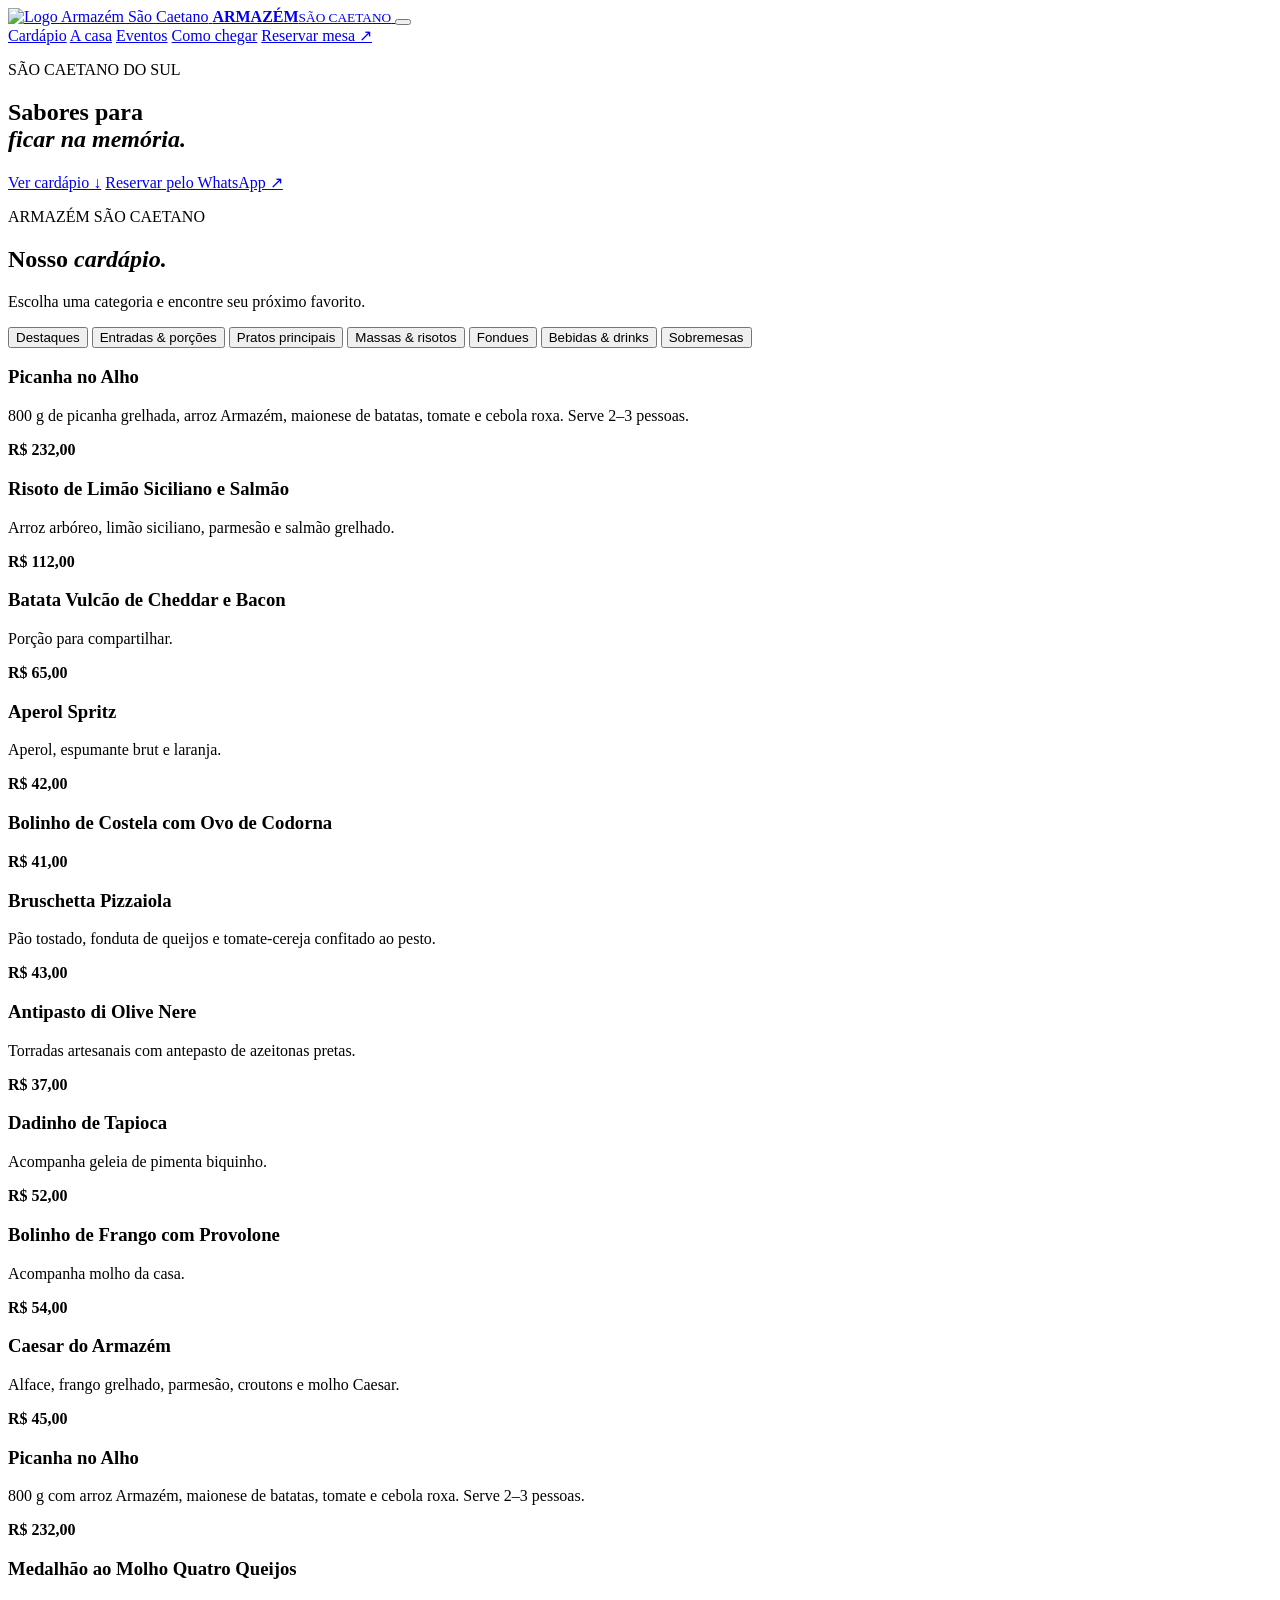
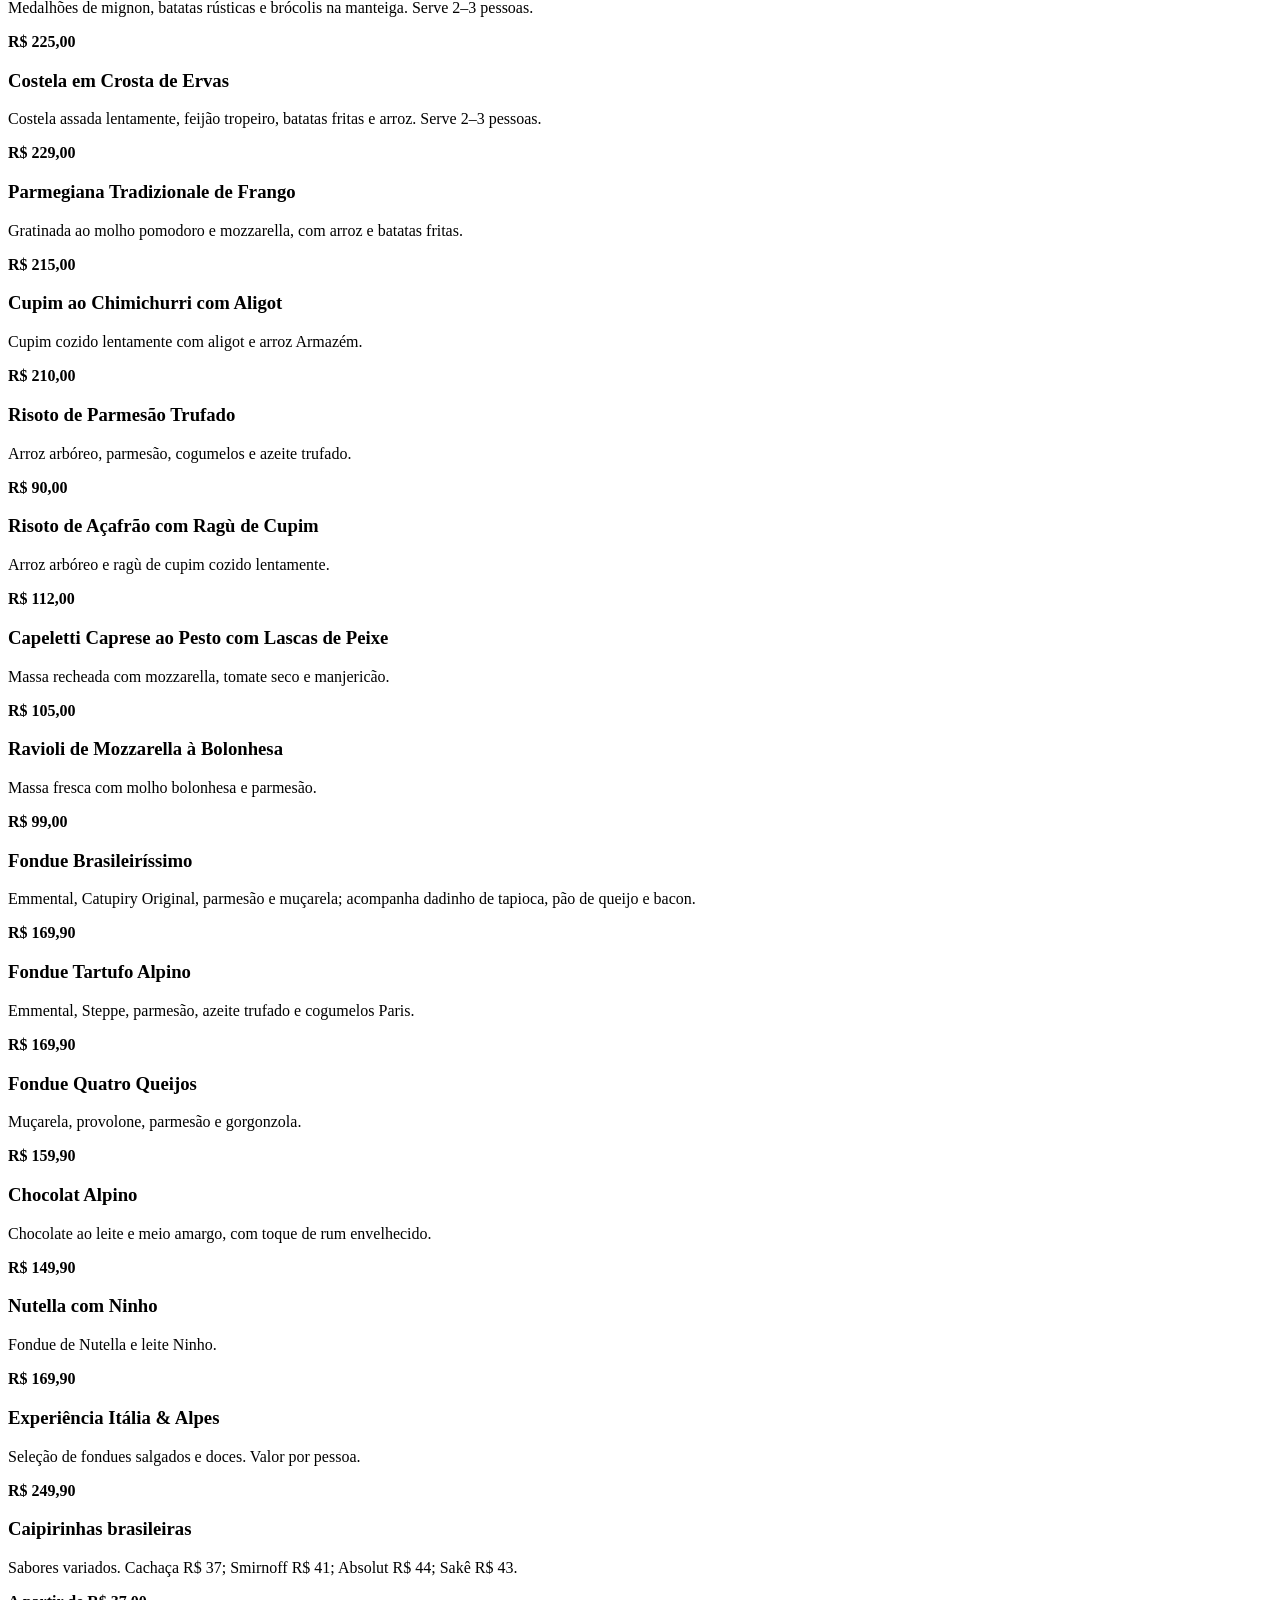
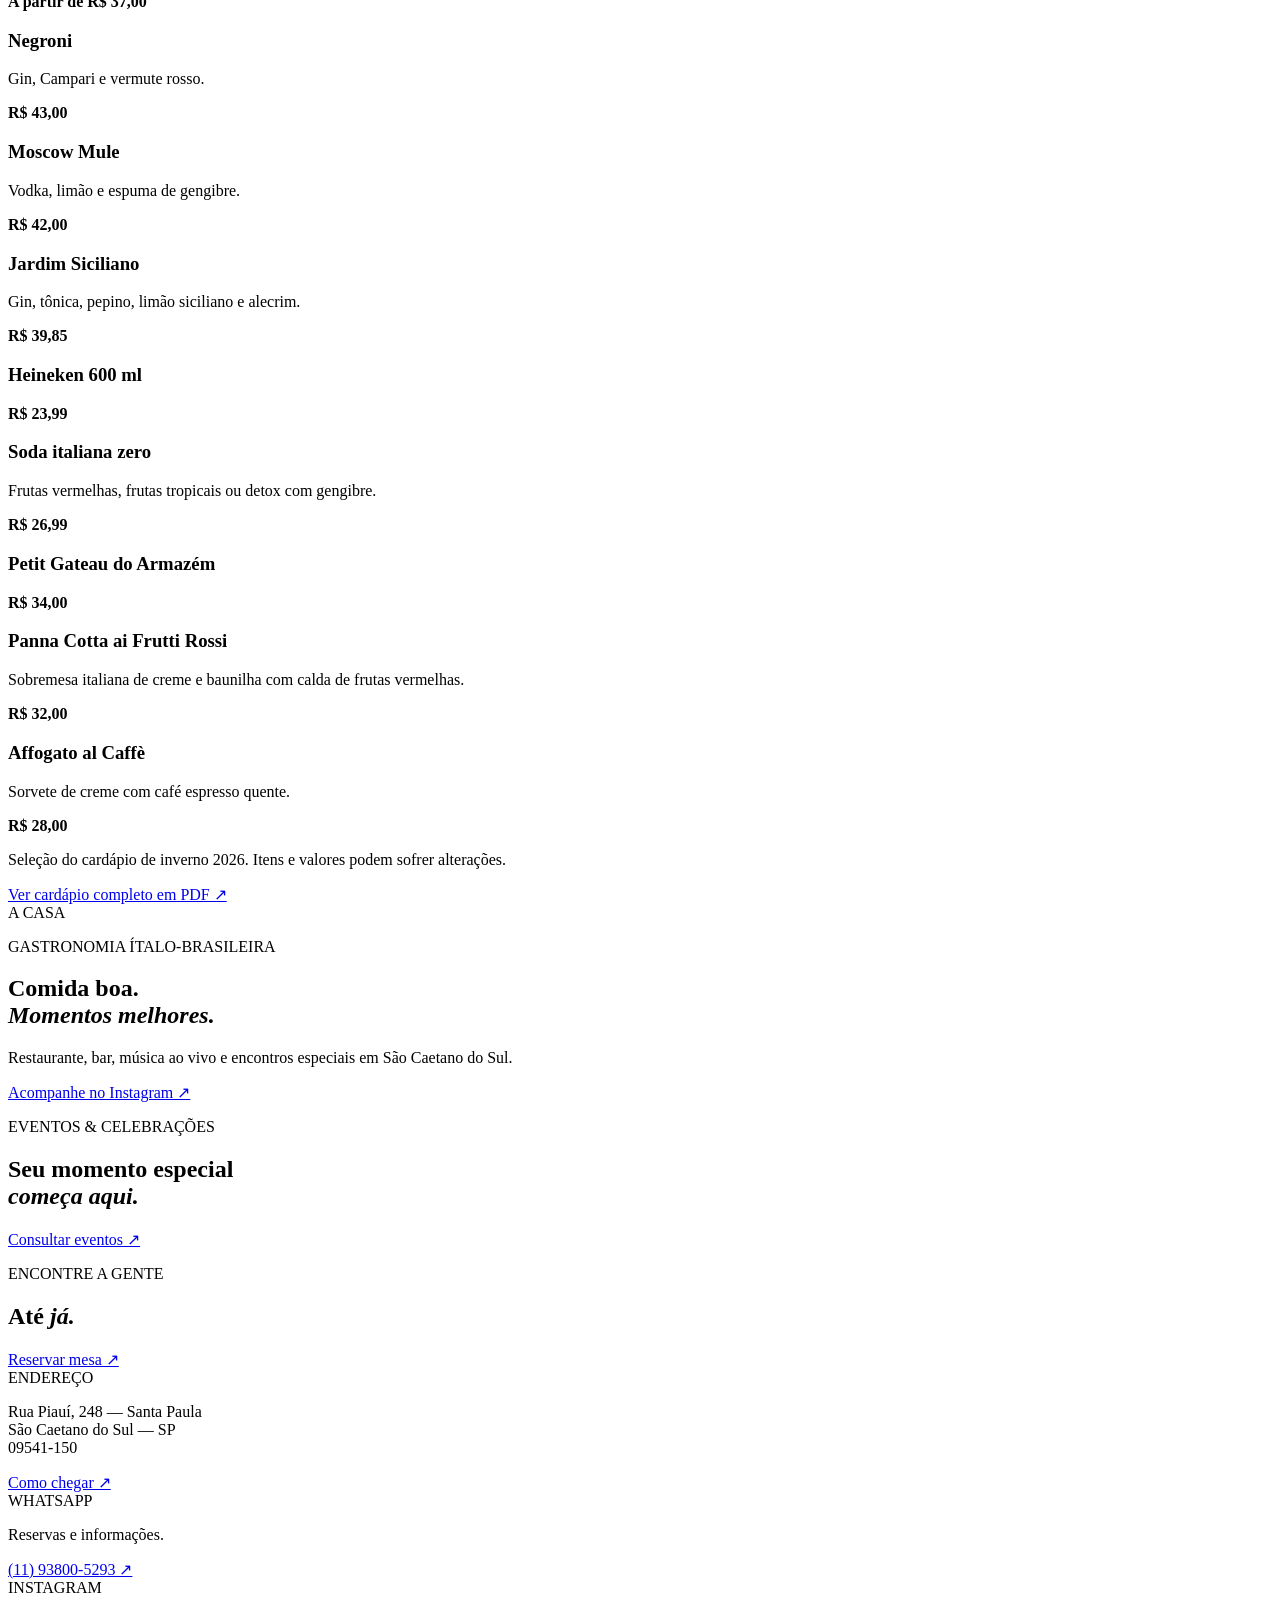
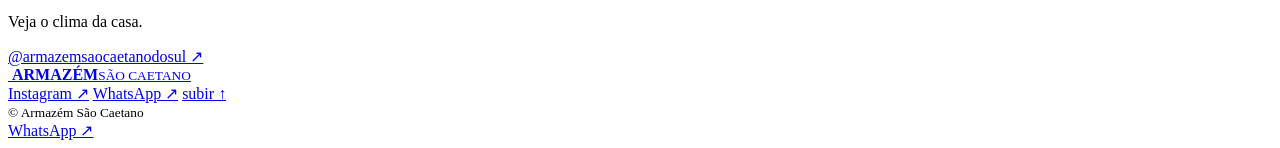
==== Index.html @ 149df339 "Criar Index.html" ====
<!doctype html>
<html lang="pt-BR">
<head>
  <meta charset="utf-8">
  <meta name="viewport" content="width=device-width, initial-scale=1">
  <meta name="theme-color" content="#11110e">
  <meta name="description" content="Armazém São Caetano: gastronomia ítalo-brasileira, drinks autorais, música ao vivo e eventos especiais em São Caetano do Sul.">
  <title>Armazém São Caetano | Gastronomia, bar e experiências</title>
  <link rel="preconnect" href="https://fonts.googleapis.com">
  <link rel="preconnect" href="https://fonts.gstatic.com" crossorigin>
  <link href="https://fonts.googleapis.com/css2?family=DM+Sans:wght@400;500;600;700&family=Playfair+Display:wght@500;600;700&display=swap" rel="stylesheet">
  <link rel="stylesheet" href="styles.css">
  <link rel="icon" href="assets/logo-armazem.jpg">
</head>
<body>

  <header class="site-header">
    <a class="brand" href="#inicio" aria-label="Armazém São Caetano, início">
      <img src="assets/logo-armazem.jpg" alt="Logo Armazém São Caetano">
      <span><strong>ARMAZÉM</strong><small>SÃO CAETANO</small></span>
    </a>
    <button class="menu-toggle" aria-label="Abrir menu" aria-expanded="false">
      <span></span><span></span>
    </button>
    <nav class="nav-links" aria-label="Navegação principal">
      <a href="#cardapio">Cardápio</a>
      <a href="#experiencia">A casa</a>
      <a href="#eventos">Eventos</a>
      <a href="#localizacao">Como chegar</a>
      <a class="nav-cta" href="https://wa.me/5511938005293?text=Ol%C3%A1%21%20Gostaria%20de%20reservar%20uma%20mesa." target="_blank" rel="noopener">Reservar mesa ↗</a>
    </nav>
  </header>

  <main>
    <section class="hero" id="inicio">
      <div class="hero-image"></div>
      <div class="hero-shade"></div>
      <div class="hero-content">
        <p class="eyebrow"><span></span> SÃO CAETANO DO SUL</p>
        <h1>Sabores para<br><em>ficar na memória.</em></h1>
        <div class="hero-actions">
          <a class="button button-gold" href="#cardapio">Ver cardápio ↓</a>
          <a class="text-link" href="https://wa.me/5511938005293?text=Ol%C3%A1%21%20Gostaria%20de%20reservar%20uma%20mesa." target="_blank" rel="noopener">Reservar pelo WhatsApp ↗</a>
        </div>
      </div>
    </section>

    <section class="menu-section section-pad" id="cardapio">
      <div class="menu-title">
        <p class="eyebrow"><span></span> ARMAZÉM SÃO CAETANO</p>
        <h2>Nosso <em>cardápio.</em></h2>
        <p>Escolha uma categoria e encontre seu próximo favorito.</p>
      </div>
      <div class="menu-tabs" role="group" aria-label="Categorias do cardápio">
        <button class="menu-tab active" data-menu="destaques">Destaques</button>
        <button class="menu-tab" data-menu="entradas">Entradas & porções</button>
        <button class="menu-tab" data-menu="pratos">Pratos principais</button>
        <button class="menu-tab" data-menu="massas">Massas & risotos</button>
        <button class="menu-tab" data-menu="fondues">Fondues</button>
        <button class="menu-tab" data-menu="bebidas">Bebidas & drinks</button>
        <button class="menu-tab" data-menu="sobremesas">Sobremesas</button>
      </div>
      <div class="menu-list" aria-live="polite">
        <article class="menu-item" data-category="destaques">
          <div><h3>Picanha no Alho</h3><p>800 g de picanha grelhada, arroz Armazém, maionese de batatas, tomate e cebola roxa. Serve 2–3 pessoas.</p></div><strong>R$ 232,00</strong>
        </article>
        <article class="menu-item" data-category="destaques">
          <div><h3>Risoto de Limão Siciliano e Salmão</h3><p>Arroz arbóreo, limão siciliano, parmesão e salmão grelhado.</p></div><strong>R$ 112,00</strong>
        </article>
        <article class="menu-item" data-category="destaques">
          <div><h3>Batata Vulcão de Cheddar e Bacon</h3><p>Porção para compartilhar.</p></div><strong>R$ 65,00</strong>
        </article>
        <article class="menu-item" data-category="destaques">
          <div><h3>Aperol Spritz</h3><p>Aperol, espumante brut e laranja.</p></div><strong>R$ 42,00</strong>
        </article>

        <article class="menu-item" data-category="entradas">
          <div><h3>Bolinho de Costela com Ovo de Codorna</h3></div><strong>R$ 41,00</strong>
        </article>
        <article class="menu-item" data-category="entradas">
          <div><h3>Bruschetta Pizzaiola</h3><p>Pão tostado, fonduta de queijos e tomate-cereja confitado ao pesto.</p></div><strong>R$ 43,00</strong>
        </article>
        <article class="menu-item" data-category="entradas">
          <div><h3>Antipasto di Olive Nere</h3><p>Torradas artesanais com antepasto de azeitonas pretas.</p></div><strong>R$ 37,00</strong>
        </article>
        <article class="menu-item" data-category="entradas">
          <div><h3>Dadinho de Tapioca</h3><p>Acompanha geleia de pimenta biquinho.</p></div><strong>R$ 52,00</strong>
        </article>
        <article class="menu-item" data-category="entradas">
          <div><h3>Bolinho de Frango com Provolone</h3><p>Acompanha molho da casa.</p></div><strong>R$ 54,00</strong>
        </article>
        <article class="menu-item" data-category="entradas">
          <div><h3>Caesar do Armazém</h3><p>Alface, frango grelhado, parmesão, croutons e molho Caesar.</p></div><strong>R$ 45,00</strong>
        </article>

        <article class="menu-item" data-category="pratos">
          <div><h3>Picanha no Alho</h3><p>800 g com arroz Armazém, maionese de batatas, tomate e cebola roxa. Serve 2–3 pessoas.</p></div><strong>R$ 232,00</strong>
        </article>
        <article class="menu-item" data-category="pratos">
          <div><h3>Medalhão ao Molho Quatro Queijos</h3><p>Medalhões de mignon, batatas rústicas e brócolis na manteiga. Serve 2–3 pessoas.</p></div><strong>R$ 225,00</strong>
        </article>
        <article class="menu-item" data-category="pratos">
          <div><h3>Costela em Crosta de Ervas</h3><p>Costela assada lentamente, feijão tropeiro, batatas fritas e arroz. Serve 2–3 pessoas.</p></div><strong>R$ 229,00</strong>
        </article>
        <article class="menu-item" data-category="pratos">
          <div><h3>Parmegiana Tradizionale de Frango</h3><p>Gratinada ao molho pomodoro e mozzarella, com arroz e batatas fritas.</p></div><strong>R$ 215,00</strong>
        </article>
        <article class="menu-item" data-category="pratos">
          <div><h3>Cupim ao Chimichurri com Aligot</h3><p>Cupim cozido lentamente com aligot e arroz Armazém.</p></div><strong>R$ 210,00</strong>
        </article>

        <article class="menu-item" data-category="massas">
          <div><h3>Risoto de Parmesão Trufado</h3><p>Arroz arbóreo, parmesão, cogumelos e azeite trufado.</p></div><strong>R$ 90,00</strong>
        </article>
        <article class="menu-item" data-category="massas">
          <div><h3>Risoto de Açafrão com Ragù de Cupim</h3><p>Arroz arbóreo e ragù de cupim cozido lentamente.</p></div><strong>R$ 112,00</strong>
        </article>
        <article class="menu-item" data-category="massas">
          <div><h3>Capeletti Caprese ao Pesto com Lascas de Peixe</h3><p>Massa recheada com mozzarella, tomate seco e manjericão.</p></div><strong>R$ 105,00</strong>
        </article>
        <article class="menu-item" data-category="massas">
          <div><h3>Ravioli de Mozzarella à Bolonhesa</h3><p>Massa fresca com molho bolonhesa e parmesão.</p></div><strong>R$ 99,00</strong>
        </article>

        <article class="menu-item" data-category="fondues">
          <div><h3>Fondue Brasileiríssimo</h3><p>Emmental, Catupiry Original, parmesão e muçarela; acompanha dadinho de tapioca, pão de queijo e bacon.</p></div><strong>R$ 169,90</strong>
        </article>
        <article class="menu-item" data-category="fondues">
          <div><h3>Fondue Tartufo Alpino</h3><p>Emmental, Steppe, parmesão, azeite trufado e cogumelos Paris.</p></div><strong>R$ 169,90</strong>
        </article>
        <article class="menu-item" data-category="fondues">
          <div><h3>Fondue Quatro Queijos</h3><p>Muçarela, provolone, parmesão e gorgonzola.</p></div><strong>R$ 159,90</strong>
        </article>
        <article class="menu-item" data-category="fondues">
          <div><h3>Chocolat Alpino</h3><p>Chocolate ao leite e meio amargo, com toque de rum envelhecido.</p></div><strong>R$ 149,90</strong>
        </article>
        <article class="menu-item" data-category="fondues">
          <div><h3>Nutella com Ninho</h3><p>Fondue de Nutella e leite Ninho.</p></div><strong>R$ 169,90</strong>
        </article>
        <article class="menu-item" data-category="fondues">
          <div><h3>Experiência Itália & Alpes</h3><p>Seleção de fondues salgados e doces. Valor por pessoa.</p></div><strong>R$ 249,90</strong>
        </article>

        <article class="menu-item" data-category="bebidas">
          <div><h3>Caipirinhas brasileiras</h3><p>Sabores variados. Cachaça R$ 37; Smirnoff R$ 41; Absolut R$ 44; Sakê R$ 43.</p></div><strong>A partir de R$ 37,00</strong>
        </article>
        <article class="menu-item" data-category="bebidas">
          <div><h3>Negroni</h3><p>Gin, Campari e vermute rosso.</p></div><strong>R$ 43,00</strong>
        </article>
        <article class="menu-item" data-category="bebidas">
          <div><h3>Moscow Mule</h3><p>Vodka, limão e espuma de gengibre.</p></div><strong>R$ 42,00</strong>
        </article>
        <article class="menu-item" data-category="bebidas">
          <div><h3>Jardim Siciliano</h3><p>Gin, tônica, pepino, limão siciliano e alecrim.</p></div><strong>R$ 39,85</strong>
        </article>
        <article class="menu-item" data-category="bebidas">
          <div><h3>Heineken 600 ml</h3></div><strong>R$ 23,99</strong>
        </article>
        <article class="menu-item" data-category="bebidas">
          <div><h3>Soda italiana zero</h3><p>Frutas vermelhas, frutas tropicais ou detox com gengibre.</p></div><strong>R$ 26,99</strong>
        </article>

        <article class="menu-item" data-category="sobremesas">
          <div><h3>Petit Gateau do Armazém</h3></div><strong>R$ 34,00</strong>
        </article>
        <article class="menu-item" data-category="sobremesas">
          <div><h3>Panna Cotta ai Frutti Rossi</h3><p>Sobremesa italiana de creme e baunilha com calda de frutas vermelhas.</p></div><strong>R$ 32,00</strong>
        </article>
        <article class="menu-item" data-category="sobremesas">
          <div><h3>Affogato al Caffè</h3><p>Sorvete de creme com café espresso quente.</p></div><strong>R$ 28,00</strong>
        </article>
      </div>
      <p class="menu-note">Seleção do cardápio de inverno 2026. Itens e valores podem sofrer alterações.</p>
      <a class="menu-pdf-link" href="assets/cardapio-inverno-2026.pdf" target="_blank" rel="noopener">Ver cardápio completo em PDF ↗</a>
    </section>

    <section class="intro section-pad" id="experiencia">
      <div class="intro-kicker">A CASA</div>
      <div class="intro-main">
        <p class="eyebrow dark">GASTRONOMIA ÍTALO-BRASILEIRA</p>
        <h2>Comida boa.<br><em>Momentos melhores.</em></h2>
      </div>
      <div class="intro-copy">
        <p>Restaurante, bar, música ao vivo e encontros especiais em São Caetano do Sul.</p>
        <a class="under-link" href="https://www.instagram.com/armazemsaocaetanodosul/" target="_blank" rel="noopener">Acompanhe no Instagram ↗</a>
      </div>
    </section>

    <section class="events-section" id="eventos">
      <div class="events-image"></div>
      <div class="events-content">
        <p class="eyebrow"><span></span> EVENTOS & CELEBRAÇÕES</p>
        <h2>Seu momento especial<br><em>começa aqui.</em></h2>
        <a class="button button-gold" href="https://wa.me/5511938005293?text=Ol%C3%A1%21%20Gostaria%20de%20saber%20mais%20sobre%20eventos%20no%20Armaz%C3%A9m." target="_blank" rel="noopener">Consultar eventos ↗</a>
      </div>
    </section>

    <section class="visit section-pad" id="localizacao">
      <div class="visit-head">
        <div>
          <p class="eyebrow dark">ENCONTRE A GENTE</p>
          <h2>Até <em>já.</em></h2>
        </div>
        <a class="button button-gold" href="https://wa.me/5511938005293?text=Ol%C3%A1%21%20Gostaria%20de%20reservar%20uma%20mesa." target="_blank" rel="noopener">Reservar mesa ↗</a>
      </div>
      <div class="visit-details">
        <div class="detail">
          <span class="detail-label">ENDEREÇO</span>
          <p>Rua Piauí, 248 — Santa Paula<br>São Caetano do Sul — SP<br>09541-150</p>
          <a class="under-link" href="https://www.google.com/maps/search/?api=1&query=Armaz%C3%A9m+S%C3%A3o+Caetano+Rua+Piau%C3%AD+248+S%C3%A3o+Caetano+do+Sul" target="_blank" rel="noopener">Como chegar ↗</a>
        </div>
        <div class="detail">
          <span class="detail-label">WHATSAPP</span>
          <p>Reservas e informações.</p>
          <a class="under-link" href="https://wa.me/5511938005293" target="_blank" rel="noopener">(11) 93800-5293 ↗</a>
        </div>
        <div class="detail">
          <span class="detail-label">INSTAGRAM</span>
          <p>Veja o clima da casa.</p>
          <a class="under-link" href="https://www.instagram.com/armazemsaocaetanodosul/" target="_blank" rel="noopener">@armazemsaocaetanodosul ↗</a>
        </div>
      </div>
    </section>
  </main>

  <footer class="footer">
    <a class="brand footer-brand" href="#inicio">
      <img src="assets/logo-armazem.jpg" alt="">
      <span><strong>ARMAZÉM</strong><small>SÃO CAETANO</small></span>
    </a>
    <div class="footer-links">
      <a href="https://www.instagram.com/armazemsaocaetanodosul/" target="_blank" rel="noopener">Instagram ↗</a>
      <a href="https://wa.me/5511938005293" target="_blank" rel="noopener">WhatsApp ↗</a>
      <a href="#inicio">subir ↑</a>
    </div>
    <small class="copyright">© <span id="year"></span> Armazém São Caetano</small>
  </footer>

  <a class="whatsapp-float" href="https://wa.me/5511938005293?text=Ol%C3%A1%21%20Vim%20pelo%20site%20do%20Armaz%C3%A9m." target="_blank" rel="noopener" aria-label="Fale com o Armazém pelo WhatsApp">WhatsApp ↗</a>

  <script src="script.js"></script>
</body>
</html>
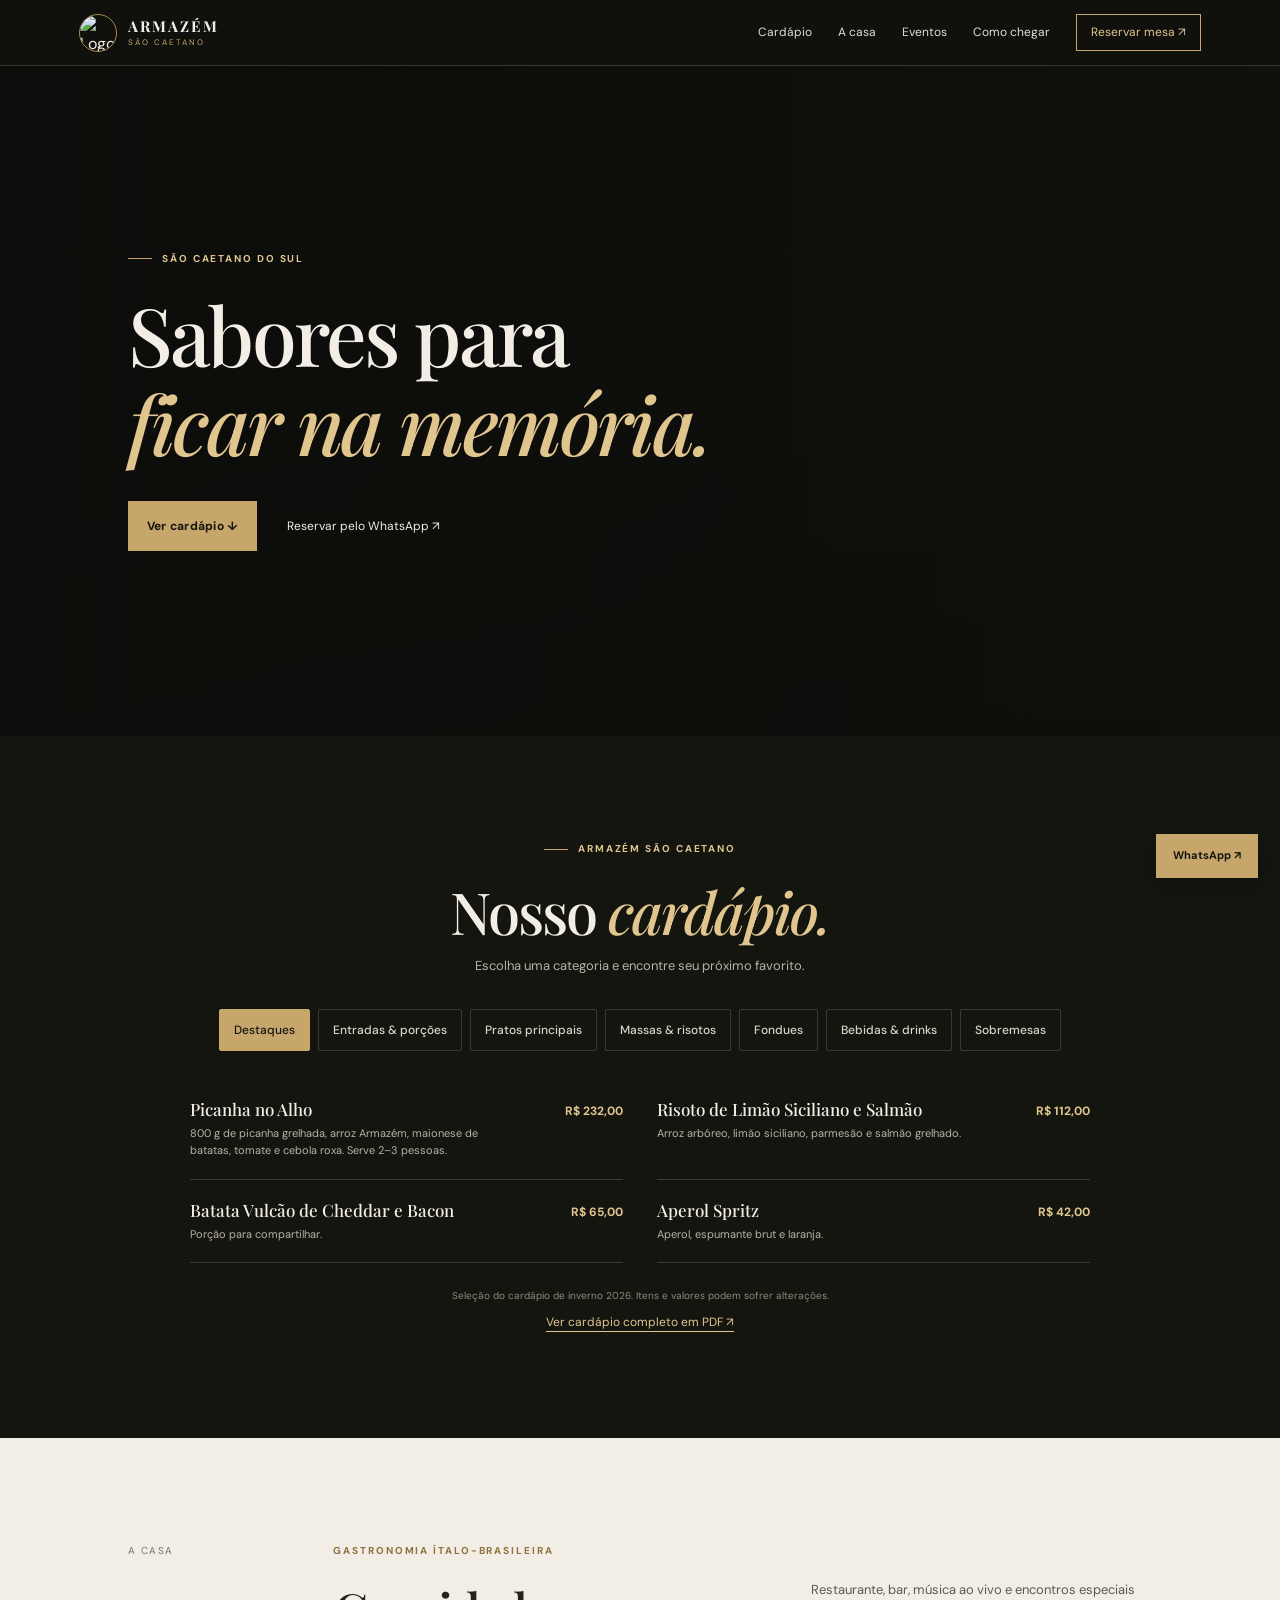
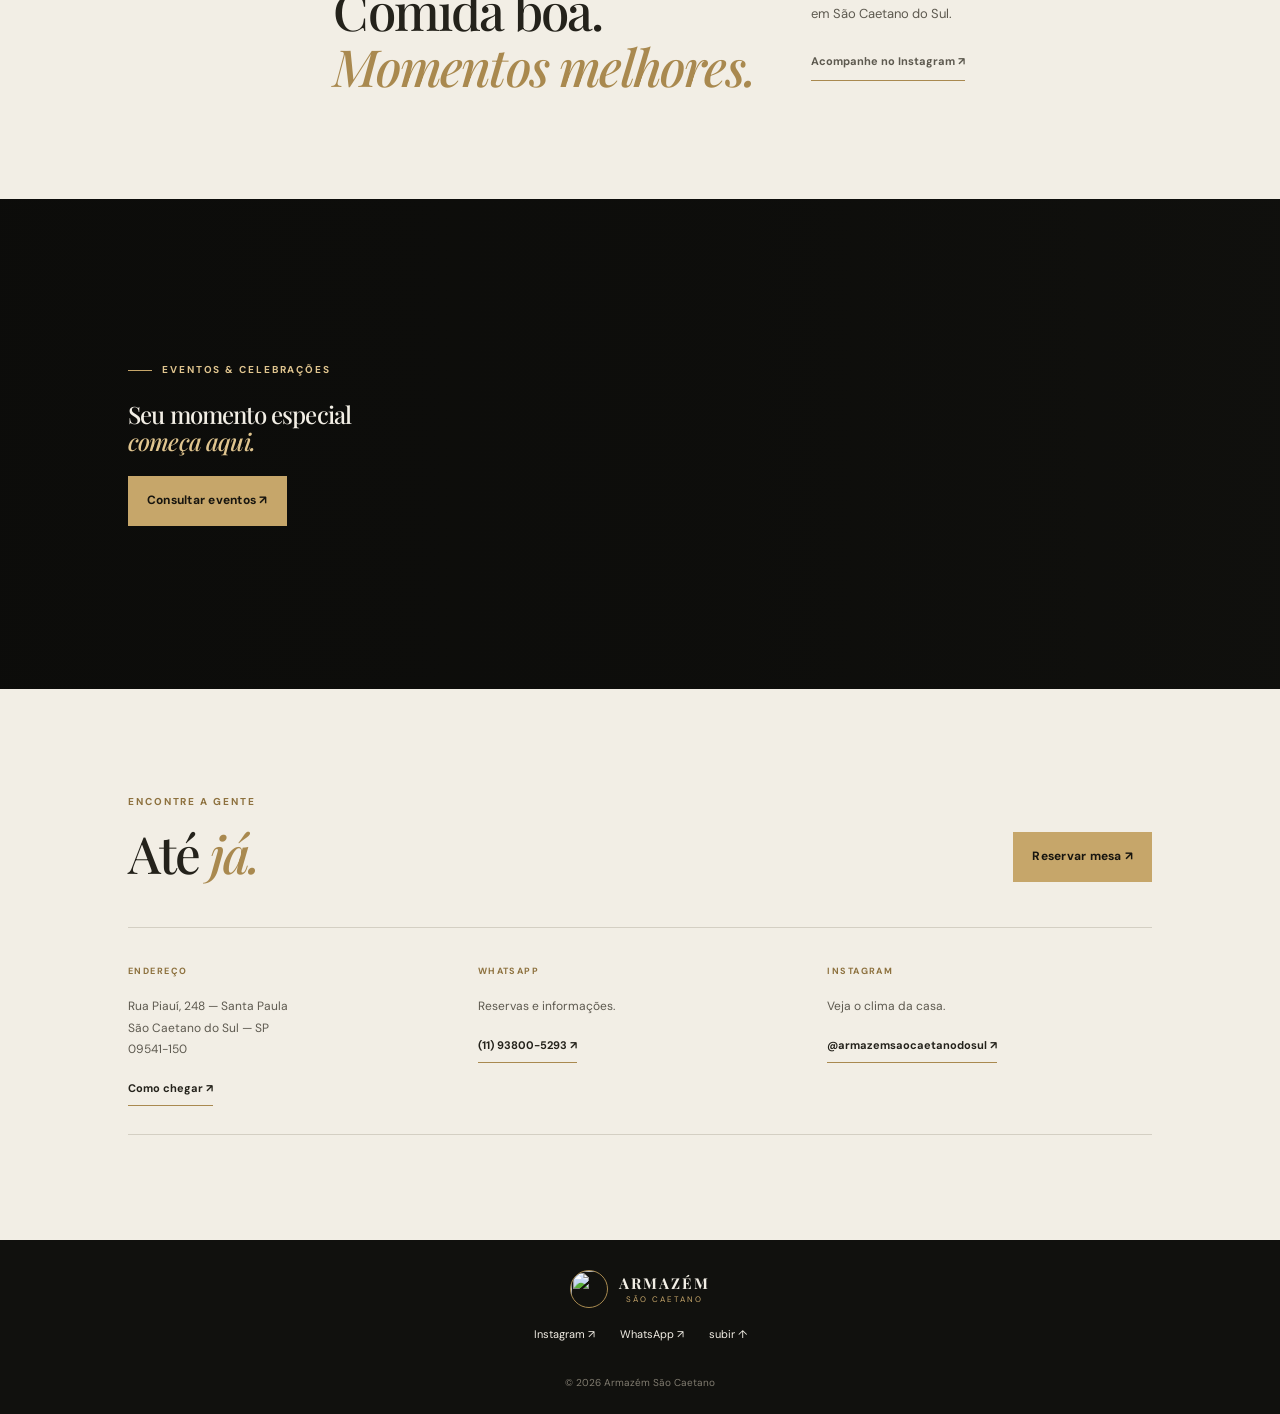
==== commit 8b094233: "Atualizar o Index.html" ====
--- a/Index.html
+++ b/Index.html
@@ -9,7 +9,7 @@
   <link rel="preconnect" href="https://fonts.googleapis.com">
   <link rel="preconnect" href="https://fonts.gstatic.com" crossorigin>
   <link href="https://fonts.googleapis.com/css2?family=DM+Sans:wght@400;500;600;700&family=Playfair+Display:wght@500;600;700&display=swap" rel="stylesheet">
-  <link rel="stylesheet" href="styles.css">
+  <link rel="stylesheet" href="style.css">
   <link rel="icon" href="assets/logo-armazem.jpg">
 </head>
 <body>
--- a/style.css
+++ b/style.css
@@ -0,0 +1,603 @@
+/* ==========================================
+   1. VARIÁVEIS E CONFIGURAÇÕES GLOBAIS
+   ========================================== */
+:root {
+  --bg: #11110e;
+  --panel: #191914;
+  --cream: #f2eee5;
+  --muted: #b7b2a7;
+  --gold: #c6a66a;
+  --gold-light: #e0c58f;
+  --line: rgba(242, 238, 229, .17);
+  --serif: 'Playfair Display', Georgia, serif;
+  --sans: 'DM Sans', Arial, sans-serif;
+}
+
+* {
+  box-sizing: border-box;
+}
+
+html {
+  scroll-behavior: smooth;
+  scroll-padding-top: 70px;
+}
+
+body {
+  margin: 0;
+  background: var(--bg);
+  color: var(--cream);
+  font-family: var(--sans);
+  line-height: 1.6;
+}
+
+a {
+  color: inherit;
+  text-decoration: none;
+}
+
+img {
+  display: block;
+  max-width: 100%;
+}
+
+h1, h2, h3, p {
+  margin-top: 0;
+}
+
+h1, h2 {
+  font-family: var(--serif);
+  font-weight: 500;
+  letter-spacing: -.035em;
+  line-height: 1.1;
+}
+
+/* ==========================================
+   2. HEADER (COMPACTADO E ELEGANTE)
+   ========================================== */
+.site-header {
+  height: 66px;
+  padding: 0 6.2%;
+  display: flex;
+  align-items: center;
+  justify-content: space-between;
+  gap: 30px;
+  background: rgba(17, 17, 14, .97);
+  position: sticky;
+  top: 0;
+  z-index: 20;
+  border-bottom: 1px solid var(--line);
+}
+
+.brand {
+  display: flex;
+  align-items: center;
+  gap: 11px;
+  flex-shrink: 0;
+}
+
+.brand img {
+  width: 38px;
+  height: 38px;
+  border-radius: 50%;
+  object-fit: cover;
+  border: 1px solid #a88a4f;
+}
+
+.brand span {
+  display: flex;
+  flex-direction: column;
+  line-height: 1.15;
+  letter-spacing: .12em;
+}
+
+.brand strong {
+  font-family: var(--serif);
+  font-size: 15px;
+}
+
+.brand small {
+  font-size: 8px;
+  letter-spacing: .24em;
+  margin-top: 2px;
+  color: var(--gold);
+}
+
+.nav-links {
+  display: flex;
+  align-items: center;
+  gap: 26px;
+  font-size: 12px;
+  color: #e1ded6;
+}
+
+.nav-links > a:not(.nav-cta):hover,
+.footer a:hover {
+  color: var(--gold-light);
+}
+
+.nav-cta {
+  padding: 8px 14px;
+  border: 1px solid var(--gold);
+  color: var(--gold-light);
+}
+
+.nav-cta span,
+.button span,
+.text-link span,
+.under-link span {
+  margin-left: 12px;
+}
+
+.menu-toggle {
+  display: none;
+}
+
+/* ==========================================
+   3. HERO SECTION
+   ========================================== */
+.hero {
+  min-height: 670px;
+  position: relative;
+  display: flex;
+  align-items: center;
+  padding: 85px 10%;
+  overflow: hidden;
+}
+
+.hero-image,
+.hero-shade {
+  position: absolute;
+  inset: 0;
+}
+
+.hero-image {
+  background: url('https://images.unsplash.com/photo-1517248135467-4c7edcad34c4?auto=format&fit=crop&w=2200&q=90') center 52%/cover;
+}
+
+.hero-shade {
+  background: linear-gradient(90deg, rgba(12, 12, 10, .93) 0%, rgba(12, 12, 10, .73) 42%, rgba(12, 12, 10, .15) 100%), linear-gradient(0deg, rgba(12, 12, 10, .35), transparent 45%);
+}
+
+.hero-content {
+  position: relative;
+  z-index: 1;
+  max-width: 690px;
+}
+
+.eyebrow {
+  font-size: 10px;
+  letter-spacing: .19em;
+  font-weight: 700;
+  color: var(--gold-light);
+  display: flex;
+  align-items: center;
+  gap: 10px;
+  margin: 0 0 23px;
+}
+
+.eyebrow > span {
+  display: inline-block;
+  width: 24px;
+  height: 1px;
+  background: var(--gold);
+}
+
+h1 {
+  font-size: clamp(46px, 6.3vw, 83px);
+  margin-bottom: 25px;
+}
+
+h1 em,
+h2 em {
+  font-weight: 500;
+  color: var(--gold-light);
+}
+
+.hero-actions {
+  display: flex;
+  align-items: center;
+  gap: 30px;
+  margin-top: 34px;
+  flex-wrap: wrap;
+}
+
+.button {
+  min-height: 50px;
+  padding: 14px 19px;
+  display: inline-flex;
+  align-items: center;
+  justify-content: center;
+  font-size: 12px;
+  font-weight: 700;
+  letter-spacing: .02em;
+  transition: transform .2s, background .2s;
+}
+
+.button:hover {
+  transform: translateY(-2px);
+}
+
+.button-gold {
+  background: var(--gold);
+  color: #17150f;
+}
+
+.button-gold:hover {
+  background: var(--gold-light);
+}
+
+.text-link {
+  font-size: 12px;
+  color: #f1eee7;
+}
+
+/* ==========================================
+   4. CARDÁPIO
+   ========================================== */
+.menu-section {
+  padding-top: 88px;
+  padding-bottom: 92px;
+  background: #151510;
+}
+
+.menu-title {
+  max-width: 650px;
+  margin: 0 auto 32px;
+  text-align: center;
+}
+
+.menu-title .eyebrow {
+  justify-content: center;
+}
+
+.menu-title h2 {
+  font-size: clamp(38px, 5vw, 58px);
+  margin: 0 0 12px;
+}
+
+.menu-title h2 em {
+  color: var(--gold-light);
+}
+
+.menu-title > p:last-child {
+  color: var(--muted);
+  font-size: 13px;
+  margin: 0;
+}
+
+.menu-tabs {
+  display: flex;
+  justify-content: center;
+  flex-wrap: wrap;
+  gap: 8px;
+  margin: 0 auto 28px;
+  max-width: 1000px;
+  scrollbar-width: thin;
+  scrollbar-color: var(--gold) transparent;
+}
+
+.menu-tab {
+  font: 500 12px var(--sans);
+  padding: 10px 14px;
+  color: #d9d4c8;
+  border: 1px solid var(--line);
+  background: transparent;
+  cursor: pointer;
+  transition: background .2s, color .2s, border-color .2s;
+  min-height: 42px;
+  border-radius: 2px;
+}
+
+.menu-tab:hover,
+.menu-tab.active {
+  background: var(--gold);
+  color: #17150f;
+  border-color: var(--gold);
+}
+
+.menu-list {
+  max-width: 900px;
+  margin: 0 auto;
+  display: grid;
+  grid-template-columns: 1fr 1fr;
+  column-gap: 34px;
+}
+
+.menu-item {
+  display: flex;
+  align-items: flex-start;
+  justify-content: space-between;
+  gap: 18px;
+  padding: 19px 0;
+  border-bottom: 1px solid var(--line);
+}
+
+.menu-item h3 {
+  font: 500 17px var(--serif);
+  margin: 0 0 5px;
+  color: var(--cream);
+}
+
+.menu-item p {
+  font-size: 11px;
+  line-height: 1.6;
+  color: var(--muted);
+  margin: 0;
+  max-width: 310px;
+}
+
+.menu-item > strong {
+  font-size: 12px;
+  color: var(--gold-light);
+  white-space: nowrap;
+  padding-top: 4px;
+}
+
+.menu-item[hidden] {
+  display: none;
+}
+
+.menu-note {
+  text-align: center;
+  color: #8f897d;
+  font-size: 10px;
+  margin: 25px 0 9px;
+}
+
+.menu-pdf-link {
+  display: block;
+  text-align: center;
+  color: var(--gold-light);
+  font-size: 12px;
+  text-decoration: underline;
+  text-underline-offset: 5px;
+}
+
+/* ==========================================
+   5. SEÇÕES DA CASA, EVENTOS E LOCALIZAÇÃO
+   ========================================== */
+.section-pad {
+  padding: 105px 10%;
+}
+
+.intro {
+  display: grid;
+  grid-template-columns: .5fr 1.3fr 1fr;
+  gap: 35px;
+  background: var(--cream);
+  color: #24221b;
+}
+
+.intro-kicker {
+  font-size: 10px;
+  letter-spacing: .14em;
+  color: #797367;
+}
+
+.eyebrow.dark {
+  color: #8d713e;
+}
+
+.intro h2,
+.live h2,
+.visit h2 {
+  font-size: clamp(34px, 4vw, 52px);
+  margin: 0;
+}
+
+.intro h2 em,
+.live h2 em,
+.visit h2 em {
+  color: #a9894f;
+}
+
+.intro-copy {
+  padding-top: 35px;
+  color: #5d594f;
+  font-size: 13px;
+  line-height: 1.9;
+}
+
+.intro-copy p {
+  margin-bottom: 15px;
+}
+
+.under-link {
+  display: inline-block;
+  font-size: 11px;
+  font-weight: 700;
+  border-bottom: 1px solid #a9894f;
+  padding: 0 0 8px;
+  margin-top: 9px;
+  color: inherit;
+}
+
+.events-section {
+  position: relative;
+  min-height: 490px;
+  display: flex;
+  align-items: center;
+  padding: 80px 10%;
+  overflow: hidden;
+}
+
+.events-image {
+  position: absolute;
+  inset: 0;
+  background: url('https://images.unsplash.com/photo-1511795409834-ef04bbd61622?auto=format&fit=crop&w=2000&q=85') center/cover;
+}
+
+.events-section:before {
+  content: "";
+  position: absolute;
+  inset: 0;
+  background: linear-gradient(90deg, rgba(12, 12, 10, .94), rgba(12, 12, 10, .72) 55%, rgba(12, 12, 10, .25));
+}
+
+.events-content {
+  position: relative;
+  max-width: 600px;
+}
+
+.events-content h2 {
+  margin-bottom: 22px;
+}
+
+.events-content > p:not(.eyebrow) {
+  max-width: 460px;
+  font-size: 13px;
+  line-height: 1.9;
+  color: #d0ccc2;
+  margin-bottom: 28px;
+}
+
+.visit {
+  background: var(--cream);
+  color: #24221b;
+}
+
+.visit-head {
+  display: flex;
+  justify-content: space-between;
+  align-items: end;
+  gap: 30px;
+  margin-bottom: 45px;
+}
+
+.visit-head .eyebrow {
+  margin-bottom: 15px;
+}
+
+.visit-details {
+  display: grid;
+  grid-template-columns: repeat(3, 1fr);
+  gap: 25px;
+  border-top: 1px solid #d4cfc3;
+  border-bottom: 1px solid #d4cfc3;
+  padding: 28px 0;
+}
+
+.detail-label {
+  font-size: 9px;
+  letter-spacing: .16em;
+  color: #8d713e;
+  font-weight: 700;
+}
+
+.detail p {
+  font-size: 12px;
+  line-height: 1.8;
+  color: #5d594f;
+  margin: 15px 0 10px;
+}
+
+.detail .under-link {
+  color: #24221b;
+}
+
+/* ==========================================
+   6. RODAPÉ (COMPACTO)
+   ========================================== */
+.footer {
+  padding: 30px 10% 20px;
+  text-align: center;
+}
+
+.footer-brand {
+  justify-content: center;
+}
+
+.footer-brand img {
+  width: 38px;
+  height: 38px;
+}
+
+.footer-brand strong {
+  font-size: 15px;
+}
+
+.footer > p {
+  font-family: var(--serif);
+  font-style: italic;
+  color: var(--gold-light);
+  font-size: 20px;
+  margin: 15px 0;
+}
+
+.footer-links {
+  display: flex;
+  justify-content: center;
+  gap: 25px;
+  font-size: 11px;
+  margin: 18px 0 24px;
+}
+
+.copyright {
+  color: #817c70;
+  font-size: 10px;
+}
+
+.whatsapp-float {
+  position: fixed;
+  right: 22px;
+  bottom: 22px;
+  z-index: 15;
+  background: var(--gold);
+  color: #18160f;
+  padding: 13px 17px;
+  font-size: 11px;
+  font-weight: 700;
+  box-shadow: 0 8px 25px #0005;
+}
+
+.whatsapp-float span {
+  margin-left: 10px;
+}
+
+/* ==========================================
+   7. RESPONSIVIDADE
+   ========================================== */
+@media(max-width: 1050px) {
+  .site-header { padding: 0 4%; }
+  .nav-links { gap: 15px; font-size: 11px; }
+  .section-pad { padding-left: 7%; padding-right: 7%; }
+  .intro { grid-template-columns: .3fr 1.2fr 1fr; gap: 22px; }
+  .events-section { padding-left: 7%; padding-right: 7%; }
+}
+
+@media(max-width: 760px) {
+  html { scroll-padding-top: 66px; }
+  .site-header { height: 66px; padding: 0 5%; }
+  .brand img { width: 38px; height: 38px; }
+  .brand strong { font-size: 15px; }
+  .menu-toggle { display: flex; width: 40px; height: 40px; border: 1px solid var(--line); background: transparent; flex-direction: column; justify-content: center; align-items: center; gap: 6px; }
+  .menu-toggle span { height: 1px; width: 18px; background: var(--cream); }
+  .nav-links { display: none; position: absolute; top: 65px; left: 0; right: 0; padding: 22px 6% 28px; background: #151510; border-bottom: 1px solid var(--line); align-items: stretch; flex-direction: column; gap: 0; font-size: 13px; }
+  .nav-links.open { display: flex; }
+  .nav-links > a:not(.nav-cta) { padding: 13px 0; border-bottom: 1px solid var(--line); }
+  .nav-cta { margin-top: 17px; text-align: center; }
+  .hero { min-height: 650px; padding: 80px 7% 55px; align-items: center; }
+  h1 { font-size: clamp(45px, 12vw, 68px); }
+  .hero-copy { font-size: 14px; }
+  .hero-actions { gap: 20px; align-items: flex-start; flex-direction: column; }
+  .section-pad { padding: 72px 6%; }
+  .intro { grid-template-columns: 1fr; gap: 20px; }
+  .intro h2, .visit h2 { font-size: 39px; }
+  .menu-tabs { justify-content: flex-start; flex-wrap: nowrap; overflow-x: auto; padding-bottom: 8px; margin-bottom: 18px; }
+  .menu-tab { flex: 0 0 auto; }
+  .menu-list { grid-template-columns: 1fr; }
+  .menu-item { padding: 16px 0; }
+  .visit-head { display: block; }
+  .visit-details { grid-template-columns: 1fr; gap: 22px; padding: 25px 0; }
+  .detail { padding-bottom: 15px; border-bottom: 1px solid #d4cfc3; }
+  .detail:last-child { border-bottom: 0; padding-bottom: 0; }
+  .footer { padding: 30px 6% 20px; }
+  .footer-links { gap: 18px; flex-wrap: wrap; }
+  .whatsapp-float { right: 12px; bottom: 12px; padding: 12px 14px; }
+  .copyright { display: block; line-height: 1.8; }
+}
+
+@media(prefers-reduced-motion: reduce) {
+  html { scroll-behavior: auto; }
+  *, *:before, *:after { transition: none !important; }
+}
